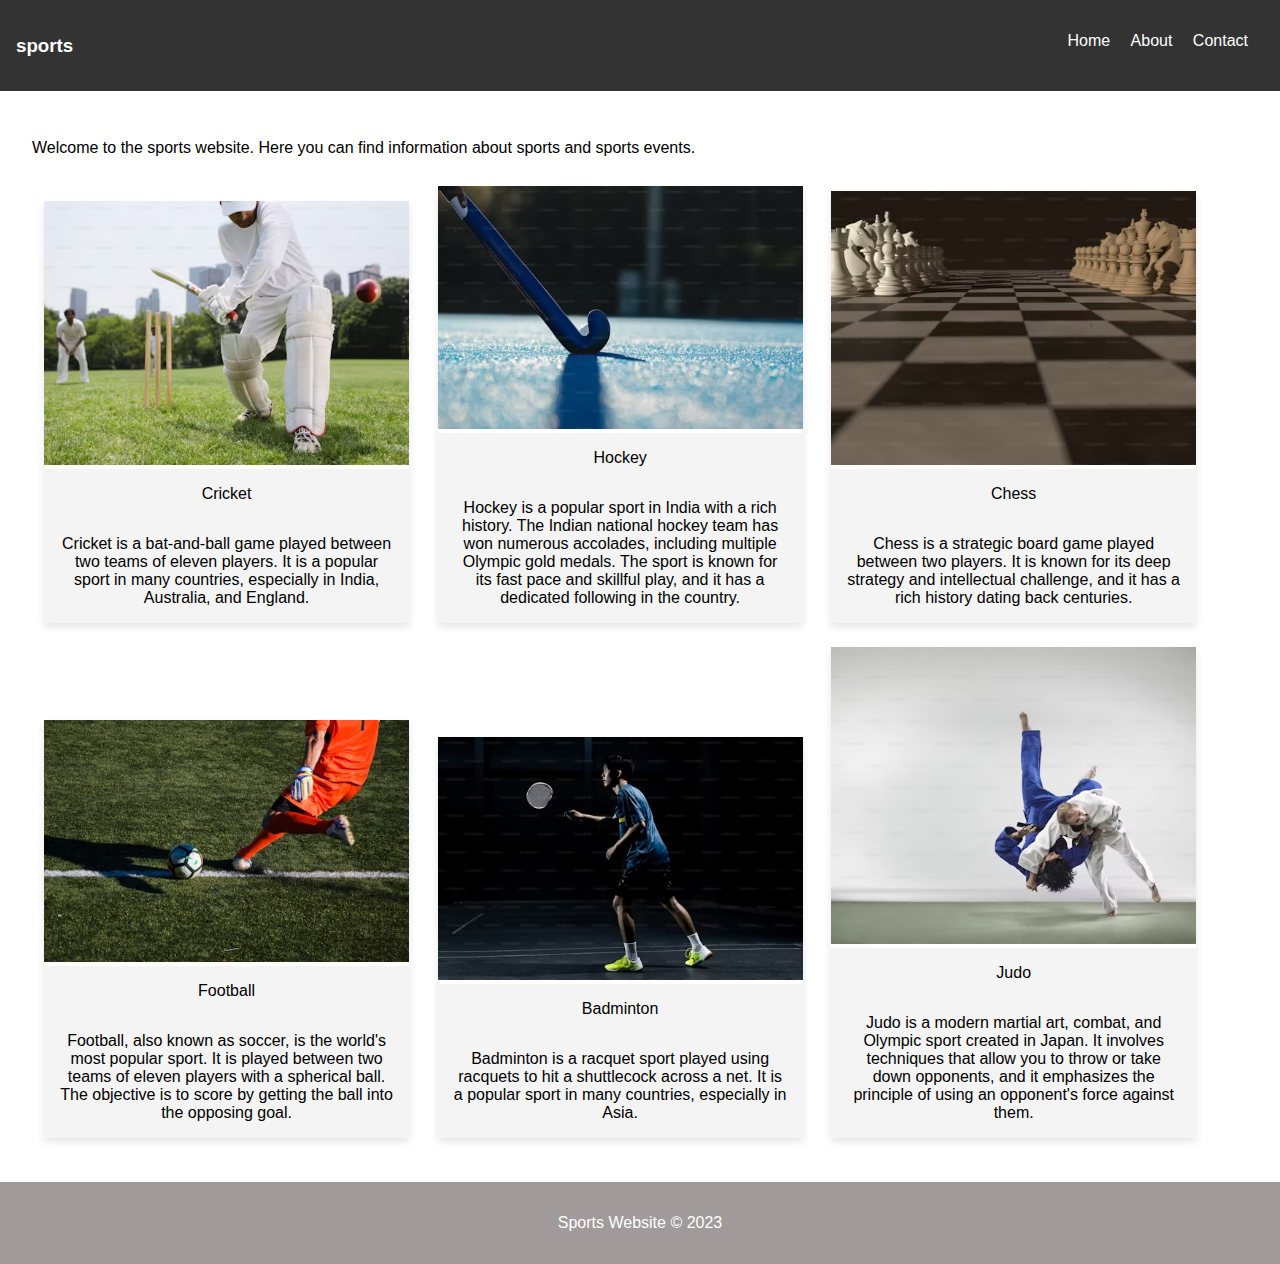
==== index.html @ 2b1c2590 "Add files via upload" ====
<!DOCTYPE html>
<html lang="en">
<head>
    <meta charset="UTF-8">
    <meta name="viewport" content="width=device-width, initial-scale=1.0">
    <title>Sports</title>
    <link rel="stylesheet" href="style.css">
    <style>
      
    </style>
</head>
<body>
    <main>
        <header>
           <nav>
            <h3>sports</h3>
                <ul>
                    <li><a href="index.html">Home</a></li>
                    <li><a href="about.html">About</a></li>
                    <li><a href="contact.html">Contact</a></li>
                </ul>
                
            </nav>
        </header>
        <section>
            
            <p>Welcome to the sports website. Here you can find information about sports and sports events.</p>
           
            <div class="box">
                <img src="./cric.png" alt="Cricket">
                <p>Cricket</p>
                <p>Cricket is a bat-and-ball game played between two teams of eleven players. It is a popular sport in many countries, especially in India, Australia, and England.</p>
            </div>
            <div class="box">
                <img src="./h.png" alt="Hockey">
                <p>Hockey</p>
                <p>Hockey is a popular sport in India with a rich history. The Indian national hockey team has won numerous accolades, including multiple Olympic gold medals. The sport is known for its fast pace and skillful play, and it has a dedicated following in the country.</p>
            </div>
            <div class="box">
                <img src="./chess.png" alt="Chess">
                <p>Chess</p>
                <p>Chess is a strategic board game played between two players. It is known for its deep strategy and intellectual challenge, and it has a rich history dating back centuries.</p>
            </div>
            <div class="box">
                <img src="./f.png" alt="Football">
                <p>Football</p>
                <p>Football, also known as soccer, is the world's most popular sport. It is played between two teams of eleven players with a spherical ball. The objective is to score by getting the ball into the opposing goal.</p>
            </div>
            <div class="box">
                <img src="./badminton.png" alt="Badminton">
                <p>Badminton</p>
                <p>Badminton is a racquet sport played using racquets to hit a shuttlecock across a net. It is a popular sport in many countries, especially in Asia.</p>
            </div>
            <div class="box">
                <img src="./judo.png" alt="Judo">
                <p>Judo</p>
                <p>Judo is a modern martial art, combat, and Olympic sport created in Japan. It involves techniques that allow you to throw or take down opponents, and it emphasizes the principle of using an opponent's force against them.</p>
            </div>
            
           </div>
        </section>
        <footer>
            <p>Sports Website &copy; 2023</p>
            </footer>
    </main>
</body>
</html>
---- style.css ----
body {
        font-family: Arial, sans-serif;
        margin: 0;
        padding: 0;
    }

    header {
        background-color: #333;
        color: white;
        padding: 1rem;
    }
    nav{
        display: flex;
        justify-content: space-between;
    }
    nav h3 {
        display: inline;
    }

    nav ul {
        list-style: none;
        padding: 0;
        display: inline;
    }

    nav ul li {
        display: inline;
        margin-right: 1rem;
    }

    nav ul li a {
        color: white;
        text-decoration: none;
    }

    section {
        padding: 2rem;
    }

    .box {
        display: inline-block;
        /* border: 2px solid #f4f4f4; */
        width: 30%;
        margin: 1%;
        box-shadow: 0 4px 8px rgba(0, 0, 0, 0.1);
        text-align: center;
    }

    .box img {
        width: 100%;
        height: auto;
    }

    .box p {
        margin: 0;
        padding: 1rem;
        background-color: #f4f4f4;
    }


    footer{
        background-color: #a09a9a;
        color: white;
        padding: 1rem;
        text-align: center;
    }

    img:hover{
        transform: scale(1.1);
        transition: transform 0.3s;
    }
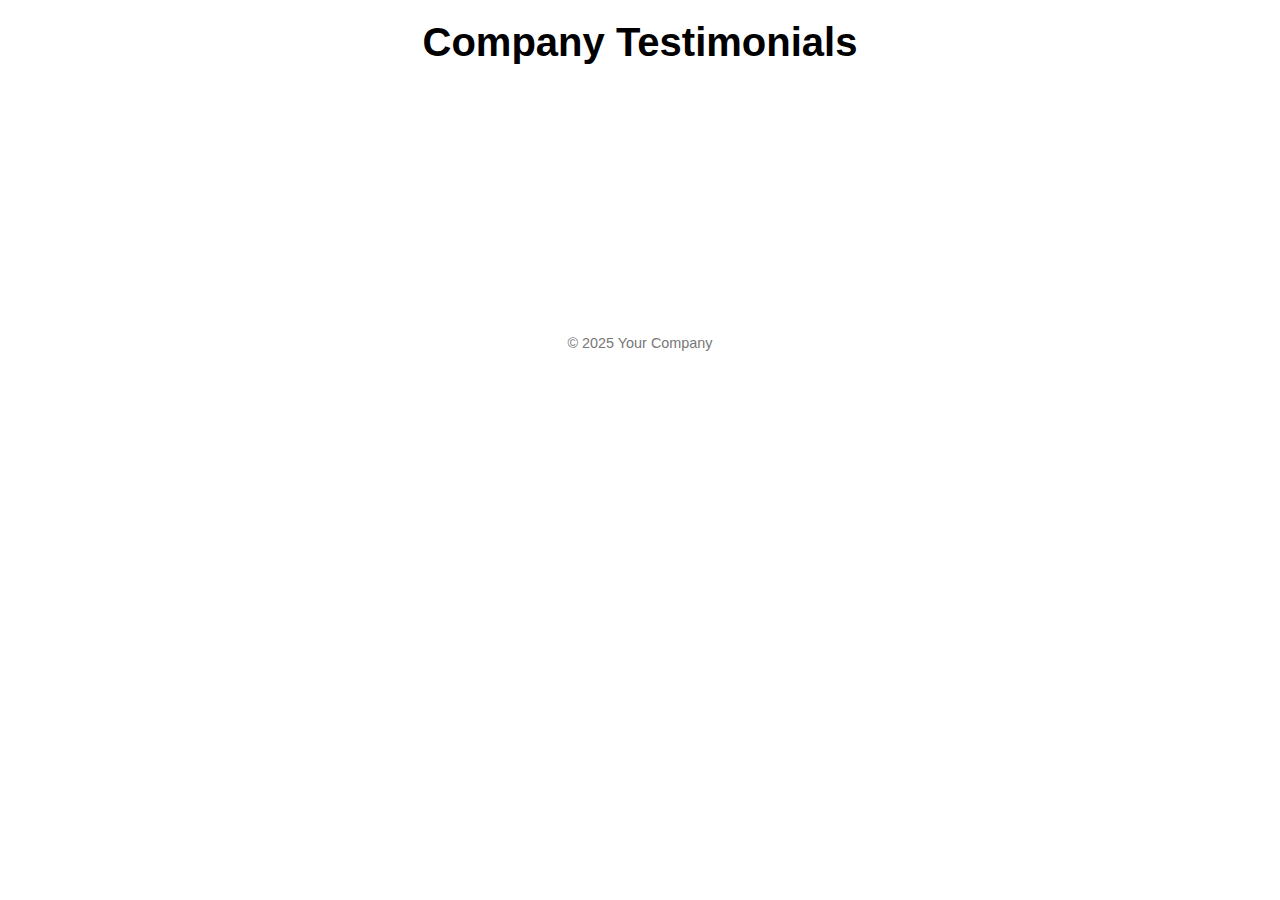
==== commit 6a13b0e3: "Add files via upload" ====
--- a/index.html
+++ b/index.html
@@ -1,67 +1,44 @@
 <!DOCTYPE html>
 <html lang="en">
 <head>
-    <meta charset="UTF-8">
-    <meta name="viewport" content="width=device-width, initial-scale=1.0">
-    <title>Sports</title>
-    <link rel="stylesheet" href="style.css">
-    <style>
-      
-    </style>
+  <meta charset="UTF-8">
+  <meta name="viewport" content="width=device-width, initial-scale=1.0">
+  <title>Company Testimonials</title>
+  <link rel="stylesheet" href="styles.css">
 </head>
 <body>
-    <main>
-        <header>
-           <nav>
-            <h3>sports</h3>
-                <ul>
-                    <li><a href="index.html">Home</a></li>
-                    <li><a href="about.html">About</a></li>
-                    <li><a href="contact.html">Contact</a></li>
-                </ul>
-                
-            </nav>
-        </header>
-        <section>
-            
-            <p>Welcome to the sports website. Here you can find information about sports and sports events.</p>
-           
-            <div class="box">
-                <img src="./cric.png" alt="Cricket">
-                <p>Cricket</p>
-                <p>Cricket is a bat-and-ball game played between two teams of eleven players. It is a popular sport in many countries, especially in India, Australia, and England.</p>
-            </div>
-            <div class="box">
-                <img src="./h.png" alt="Hockey">
-                <p>Hockey</p>
-                <p>Hockey is a popular sport in India with a rich history. The Indian national hockey team has won numerous accolades, including multiple Olympic gold medals. The sport is known for its fast pace and skillful play, and it has a dedicated following in the country.</p>
-            </div>
-            <div class="box">
-                <img src="./chess.png" alt="Chess">
-                <p>Chess</p>
-                <p>Chess is a strategic board game played between two players. It is known for its deep strategy and intellectual challenge, and it has a rich history dating back centuries.</p>
-            </div>
-            <div class="box">
-                <img src="./f.png" alt="Football">
-                <p>Football</p>
-                <p>Football, also known as soccer, is the world's most popular sport. It is played between two teams of eleven players with a spherical ball. The objective is to score by getting the ball into the opposing goal.</p>
-            </div>
-            <div class="box">
-                <img src="./badminton.png" alt="Badminton">
-                <p>Badminton</p>
-                <p>Badminton is a racquet sport played using racquets to hit a shuttlecock across a net. It is a popular sport in many countries, especially in Asia.</p>
-            </div>
-            <div class="box">
-                <img src="./judo.png" alt="Judo">
-                <p>Judo</p>
-                <p>Judo is a modern martial art, combat, and Olympic sport created in Japan. It involves techniques that allow you to throw or take down opponents, and it emphasizes the principle of using an opponent's force against them.</p>
-            </div>
-            
-           </div>
-        </section>
-        <footer>
-            <p>Sports Website &copy; 2023</p>
-            </footer>
-    </main>
+  <header>
+    <h1>Company Testimonials</h1>
+  </header>
+
+  <div class="testimonial-container">
+    <div class="testimonials">
+      <div class="testimonial-card">
+        <img src="./badminton.png" alt="">
+        <p class="testimonial-text">"Excellent service!" - Company A</p>
+      </div>
+      <div class="testimonial-card">
+        <img src="./badminton.png" alt="">
+        <p class="testimonial-text">"Highly recommend!" - Company B</p>
+      </div>
+      <div class="testimonial-card">
+        <img src="./badminton.png" alt="">
+        <p class="testimonial-text">"Top-notch quality!" - Company C</p>
+      </div>
+      <div class="testimonial-card">
+        <img src="./badminton.png" alt="">
+        <p class="testimonial-text">"Outstanding support!" - Company D</p>
+      </div>
+      <div class="testimonial-card">
+        <img src="./badminton.png" alt="">
+        <p class="testimonial-text">"Will work with them again!" - Company E</p>
+      </div>
+      
+    </div>
+  </div>
+
+  <footer>© 2025 Your Company</footer>
+
+  <!-- <script src="app.js"></script> -->
 </body>
 </html>
--- a/styles.css
+++ b/styles.css
@@ -0,0 +1,66 @@
+* {
+  margin: 0;
+  padding: 0;
+  box-sizing: border-box;
+}
+
+body {
+  font-family: Arial, sans-serif;
+}
+
+header {
+  text-align: center;
+  margin: 20px 0;
+}
+
+h1 {
+  font-size: 2.5rem;
+}
+
+.testimonial-container {
+  display: flex;
+  justify-content: center;
+  align-items: center;
+  margin-top: 50px;
+  overflow: hidden;
+  width: 100%;
+}
+
+.testimonials {
+  display: flex;
+  transition: transform 0.5s ease-in-out;
+  animation: slide 5s infinite;
+}
+
+.testimonial-card {
+  background-color: #f9f9f9;
+  border-radius: 10px;
+  padding: 20px;
+  width: 300px;
+  margin: 0 15px;
+  box-shadow: 0 4px 10px rgba(0, 0, 0, 0.1);
+  text-align: center;
+  opacity: 0;
+  animation: slide 5s linear infinite;
+  /* transition: opacity 0.5s ease; */
+}
+
+.testimonial-card img {
+  width: 80px;
+  height: 80px;
+  border-radius: 50%;
+  margin-bottom: 10px;
+}
+
+.testimonial-text {
+  font-size: 1rem;
+  color: #333;
+  font-weight: 500;
+}
+
+footer {
+  text-align: center;
+  margin-top: 50px;
+  font-size: 0.9rem;
+  color: #777;
+}
